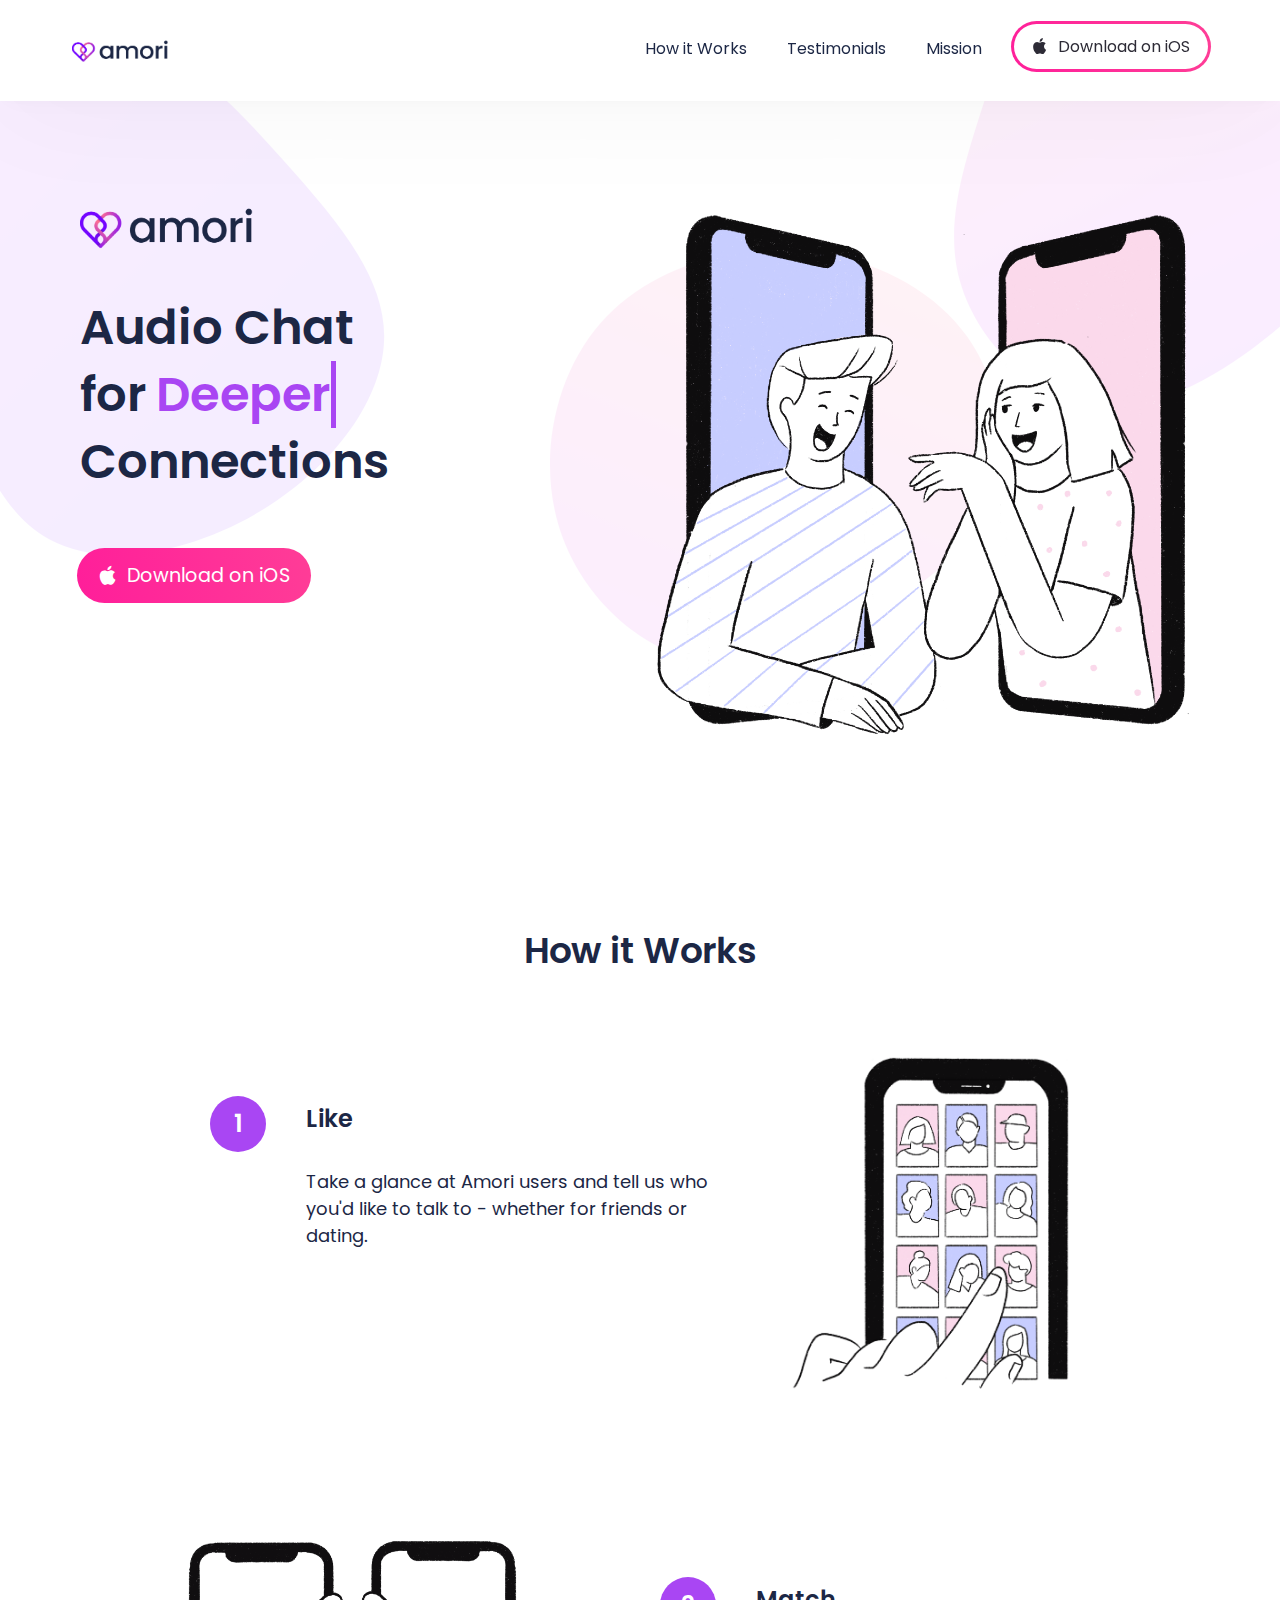
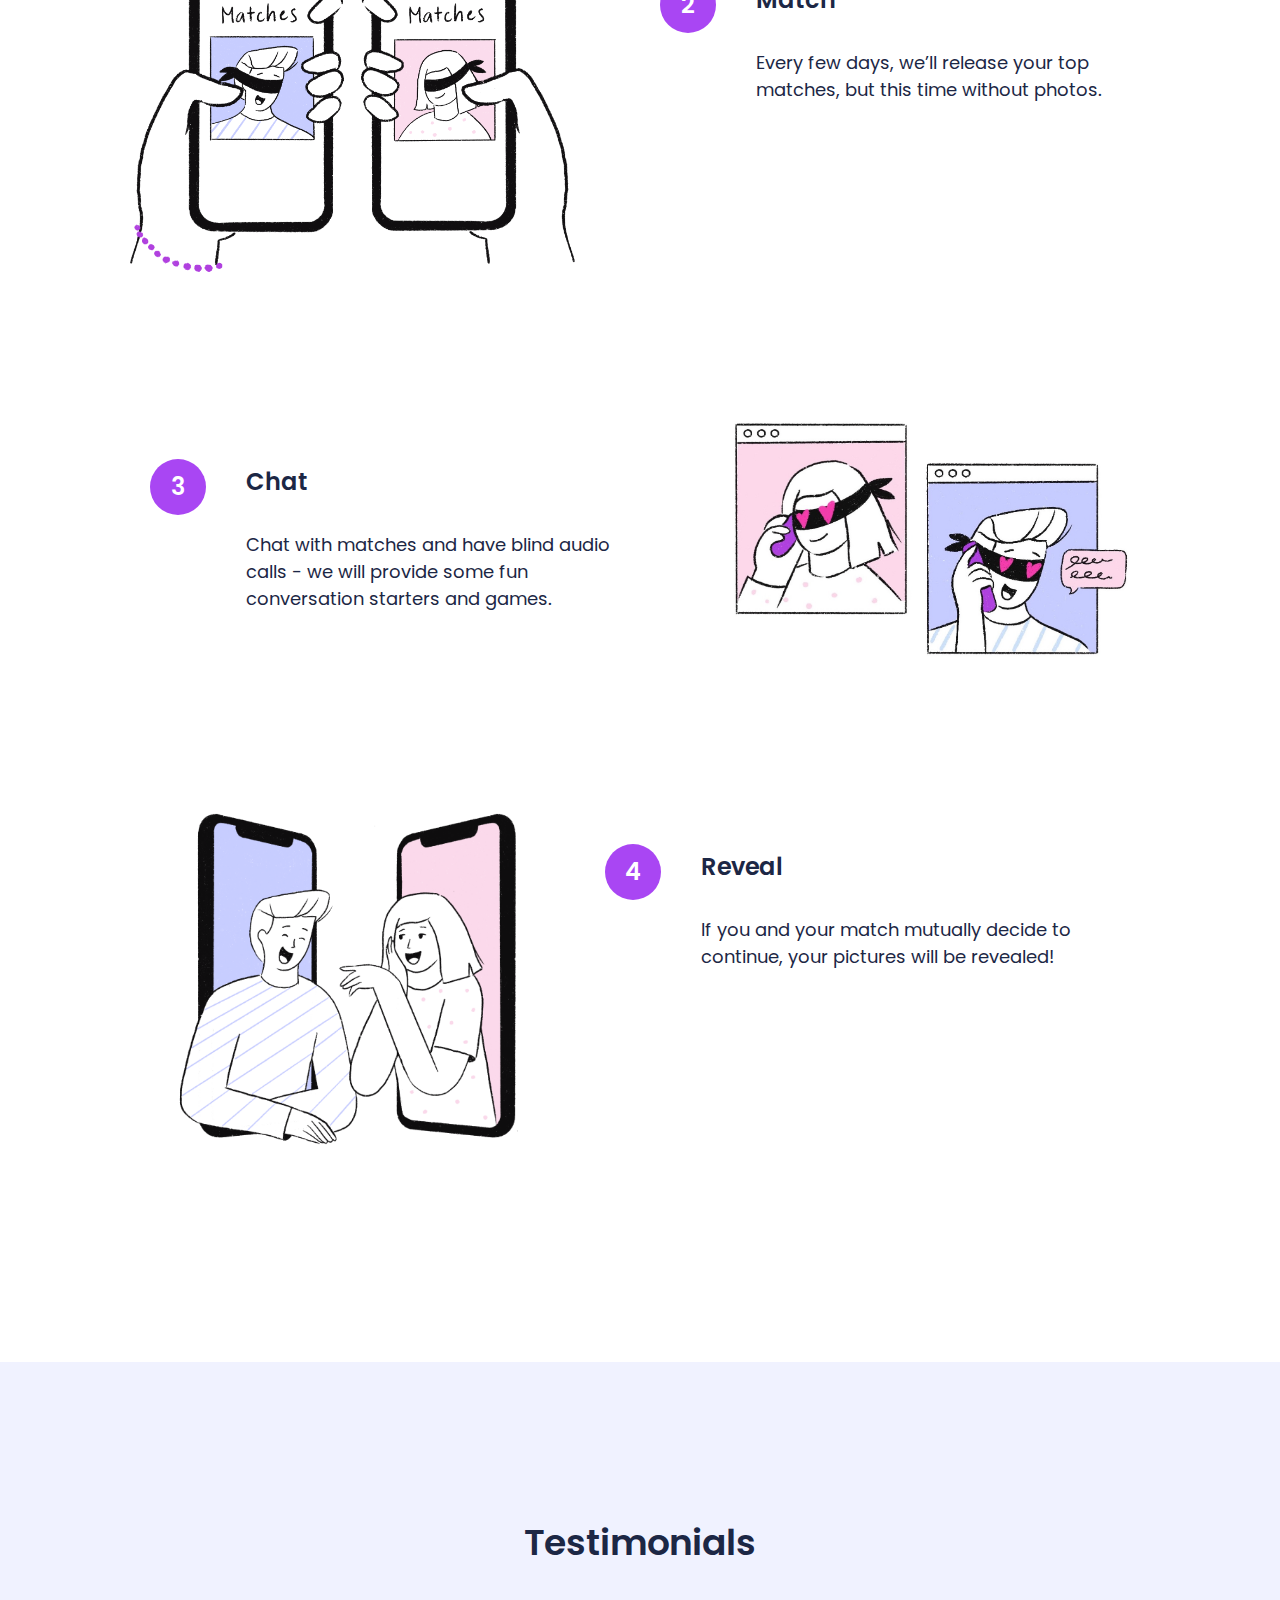
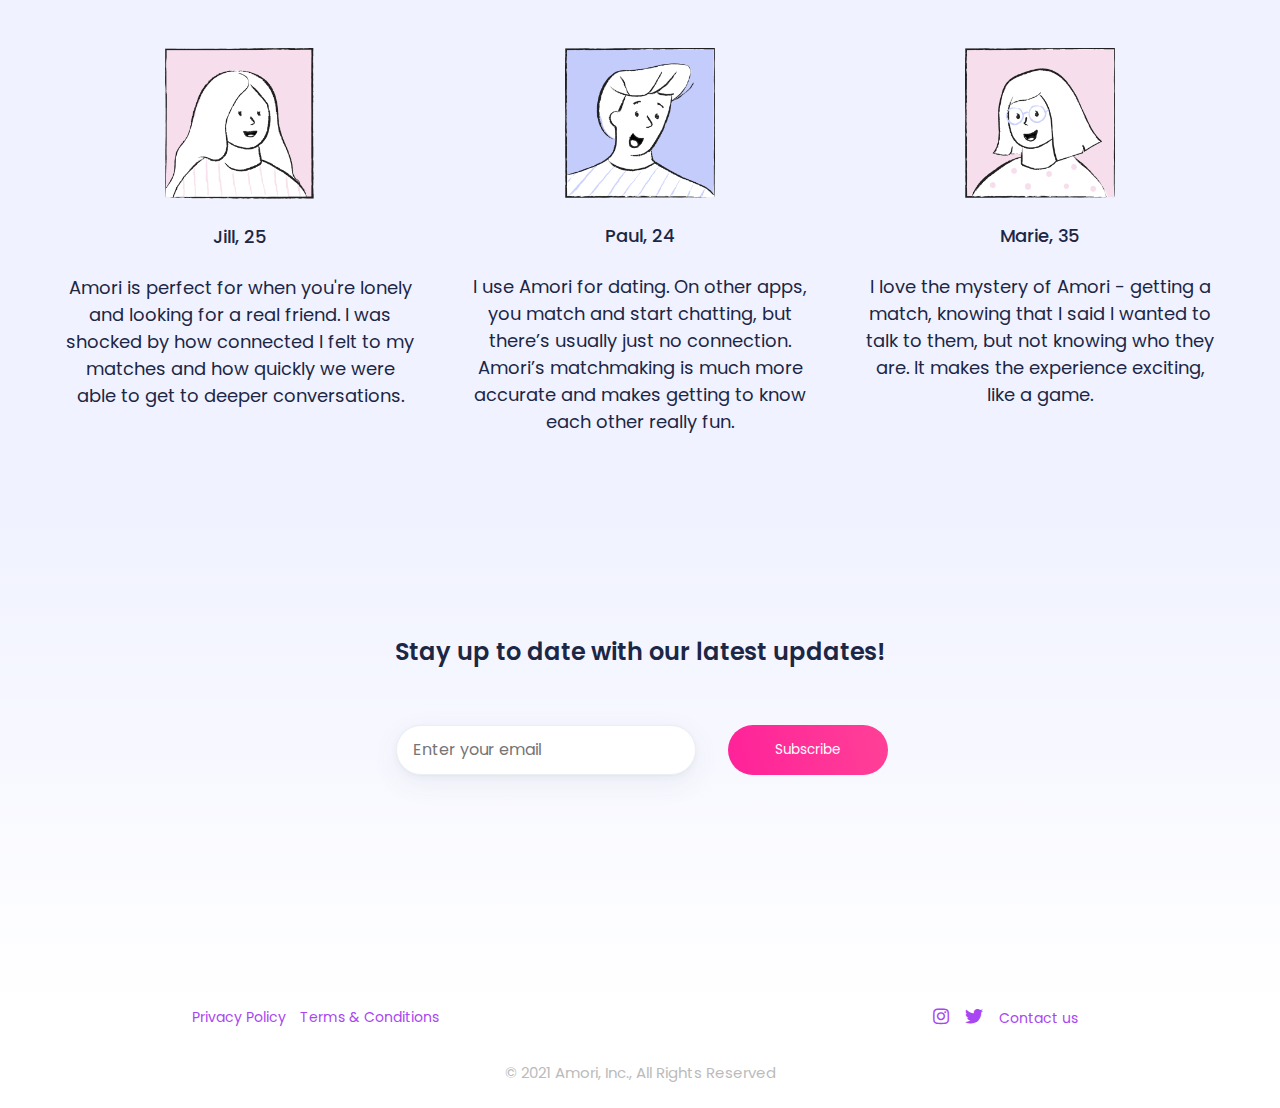
==== index.html @ 14833dfd "copied amori website" ====
<!DOCTYPE html>
<html lang="en">

<head>
    <meta charset="UTF-8">
    <meta name="viewport" content="width=device-width, minimum-scale=1.0">

    <title>Amori &#124; 1:1 Audio Chat for Friends &amp; Dating</title>
    <meta name="keywords" content="Dating, app, relationships, chat, 1:1, friends, calls, blind date, love, date">
    <meta name="description"
        content="Amori is a blind dating experiment to help you form genuine romantic connections." />

    <meta name="image" property="og:image" content="img/opengraph.png">

    <meta name="viewport" content="width=device-width, initial-scale=1, shrink-to-fit=no">

    <!-- favicon -->
    <link rel="apple-touch-icon" sizes="180x180" href="/apple-touch-icon.png">
    <link rel="icon" type="image/png" sizes="32x32" href="/favicon-32x32.png">
    <link rel="icon" type="image/png" sizes="16x16" href="/favicon-16x16.png">
    <link rel="manifest" href="/site.webmanifest">
    <link rel="mask-icon" href="/safari-pinned-tab.svg" color="#5bbad5">
    <meta name="msapplication-TileColor" content="#9f00a7">
    <meta name="theme-color" content="#ffffff">

    <!-- font -->
    <link rel="preconnect" href="https://fonts.gstatic.com">
    <link href="https://fonts.googleapis.com/css2?family=Poppins:wght@400;500;600&display=swap" rel="stylesheet">
    <link rel="stylesheet" href="icofont/icofont.min.css">

    <!-- fa -->
    <link href="css/all.css" rel="stylesheet">
    <!--load all styles -->

    <!-- bootstrap -->

    <link rel="stylesheet" href="https://stackpath.bootstrapcdn.com/bootstrap/4.3.1/css/bootstrap.min.css"
        integrity="sha384-ggOyR0iXCbMQv3Xipma34MD+dH/1fQ784/j6cY/iJTQUOhcWr7x9JvoRxT2MZw1T" crossorigin="anonymous">

    <!-- css -->
    <link rel="stylesheet" type="text/css" href="css/style.css">
</head>

<body>

    <div class="main-container">

        <div class="blob-container">

            <div class="blobs">
                <img id="blob1" src="img/blob1.svg">
                <img id="blob2" src="img/blob2.svg">
                <img id="blob3" src="img/blob3.svg">
            </div>
        </div>

        <div class="main-content">

            <!-- nav bar -->
            <nav id="menu" class="navbar fixed-top navbar-expand-lg navbar-light">
                <a class="navbar-brand" href="index.html">
                    <img src="img/logo2.png" width="100" class="d-inline-block align-top" alt="">
                </a>
                <button id="nav-hamburger" class="navbar-toggler" type="button" data-toggle="collapse"
                    data-target="#navbarNav" aria-controls="navbarNav" aria-expanded="false"
                    aria-label="Toggle navigation">
                    <span class="navbar-toggler-icon"></span>
                </button>
                <div class="collapse navbar-collapse " id="navbarNav">
                    <ul class="navbar-nav ml-auto">
                        <li class="nav-item">
                            <a class="nav-link" href="#how">How it Works</a>
                        </li>

                        <li class="nav-item">
                            <a class="nav-link" href="#testimonials">Testimonials</a>
                        </li>

                        <li class="nav-item">
                            <a class="nav-link" href="mission.html">Mission</a>
                        </li>


                        <li class="download">
                            <a href="https://apps.apple.com/us/app/amori-blind-audio-calls/id1552334356" class="app-link">
                                <div class="app-store">
                                    <p class="app-store-content">Download&nbsp;on&nbsp;iOS
                                    </p>

                                </div>
                            </a>
                        </li>

                    </ul>
                </div>
            </nav>
            <!-- end of nav bar -->

            <div id="header">

                <div>
                    <img id="logo" src="img/logo2.png">
                    <h1>Audio Chat <br>for<span class="highlight"></span><br>Connections</h1>

                    <li class="download">
                        <a href="https://apps.apple.com/us/app/amori-blind-audio-calls/id1552334356" class="app-link1">
                            <div class="app-store1 text-nowrap">
                                <p class="app-store-content1">Download on iOS
                                </p>

                            </div>
                        </a>
                    </li>

                </div>

                <div class="header-img-section">
                    <img class="header-img" src="img/4reveal_noheart.png">
                </div>

            </div> <!-- end of header section-->

            <!-- how it works section-->

            <div id="how">
                <h2 id="how-it-works">How it Works</h2>
                <div class="step-left">
                    <div class="stepheader">

                        <div class="stepname">
                            <div class="stepnumber">1</div>
                            <div class="steptext">Like</div>
                        </div>

                        <div class="stepdescription">Take a glance at Amori users and tell us who you'd like to talk to - whether for friends or dating.</div>

                    </div>

                    <img id="step1" src="img/type1.PNG">
                </div>

                <div class="step-right">
                    <img id="step2" src="img/matches2.PNG">

                    <div class="stepheader">

                        <div class="stepname">
                            <div class="stepnumber">2</div>
                            <div class="steptext">Match</div>
                        </div>

                        <div class="stepdescription">Every few days, we’ll release your top matches, but this time without
                            photos.</div>

                    </div>
                </div>

                <div class="step-left">
                    <div class="stepheader">

                        <div class="stepname">
                            <div class="stepnumber">3</div>
                            <div class="steptext">Chat</div>
                        </div>

                        <div class="stepdescription">Chat with matches and have blind audio calls - we will provide some
                            fun conversation starters and games.</div>

                    </div>

                    <img id="step3" src="img/date3.jpeg">
                </div>

                <div class="step-right">
                    <img id="step4" src="img/4reveal_noheart.png">

                    <div class="stepheader">

                        <div class="stepname">
                            <div class="stepnumber">4</div>
                            <div class="steptext">Reveal</div>
                        </div>

                        <div class="stepdescription">If you and your match mutually decide to continue, your pictures
                            will be revealed!</div>

                    </div>
                </div>

            </div>

            <!-- testimonials section -->

            <!-- end of testimonial section-->
        </div> <!-- end of content wrap -->
        <div id="testimonials">
            <h2>Testimonials</h2>

            <div id="testimonial-grid">
                <div class="testimonial-cell">
                    <img src="img/jill.png">
                    <p class="testimonial-name">
                        Jill, 25
                    </p>
                    <p class="testimonial-desc">
                        Amori is perfect for when you're lonely and looking for a real friend. I was shocked by how connected I felt
                        to my matches and how quickly we were able to get to deeper conversations.
                    </p>

                </div>

                <div class="testimonial-cell">
                    <img src="img/paul.png">
                    <p class="testimonial-name">
                        Paul, 24
                    </p>
                    <p class="testimonial-desc">
                        I use Amori for dating. On other apps, you match and start chatting, but there’s
                        usually just no connection. Amori’s matchmaking is much more accurate and makes getting to know
                        each other really fun.
                    </p>

                </div>

                <div class="testimonial-cell">
                    <img src="img/marie.png">
                    <p class="testimonial-name">
                        Marie, 35
                    </p>
                    <p class="testimonial-desc">
                        I love the mystery of Amori - getting a match, knowing that I said I wanted to talk to them, but not knowing
                        who they are. It makes the experience exciting, like a game.
                    </p>
                </div>
            </div>
        </div>

        <!-- Begin Mailchimp Signup Form -->
        <div id="mail">
            <div id="mc_embed_signup">
                <form
                    action="https://github.us18.list-manage.com/subscribe/post?u=35dc4ba0af9916cdee4f993c3&amp;id=3b562cc4a3"
                    method="post" id="mc-embedded-subscribe-form" name="mc-embedded-subscribe-form" class="validate"
                    target="_blank" novalidate>
                    <div id="mc_embed_signup_scroll">

                        <h3>Stay up to date with our latest updates!</h3>

                        <div id='sub-grid'>
                            <div class="mc-field-group">

                                <label for="mce-EMAIL"></label>
                                <input type="email" value="" name="EMAIL" class="required email" id="mce-EMAIL"
                                    placeholder="Enter your email">

                                <div id="mce-responses">
                                    <div class="response" id="mce-error-response" style="display:none"></div>
                                    <div class="response" id="mce-success-response" style="display:none"></div>
                                </div>

                                <div style="position: absolute; left: -5000px;" aria-hidden="true">
                                    <input type="text" name="b_35dc4ba0af9916cdee4f993c3_3b562cc4a3" tabindex="-1"
                                        value="">
                                </div>


                            </div>
                            <input type="submit" value="Subscribe" name="subscribe" id="mc-embedded-subscribe"
                                class="button">
                        </div>

                    </div>
                </form>
            </div>
        </div> <!-- end of mail -->




        <!-- footer-->
        <footer id="footer-links">

            <div class="footer-left">
                <a href="privacy.html" id="privacy">Privacy Policy</a>
                <a href="terms.html" id="terms">Terms &amp; Conditions</a>
            </div>

            <div class="footer-right">
                <a href="https://www.instagram.com/amori.app/" target="_blank">
                    <i class="fab fa-instagram"></i>
                </a>
                <a href="https://twitter.com/joinamori" target="_blank">
                    <i class="fab fa-twitter"></i>
                </a>
                <a href="contact.html" id="contact">Contact us</a>
            </div>

        </footer>


        <footer id="copyright">
            <p>&copy; 2021 Amori, Inc., All Rights Reserved</p>

        </footer> <!-- end of footer-->


    </div> <!-- end of main container -->

    <!-- bootstrap -->
    <script src="https://code.jquery.com/jquery-3.3.1.slim.min.js"
        integrity="sha384-q8i/X+965DzO0rT7abK41JStQIAqVgRVzpbzo5smXKp4YfRvH+8abtTE1Pi6jizo"
        crossorigin="anonymous"></script>
    <script src="https://cdnjs.cloudflare.com/ajax/libs/popper.js/1.14.7/umd/popper.min.js"
        integrity="sha384-UO2eT0CpHqdSJQ6hJty5KVphtPhzWj9WO1clHTMGa3JDZwrnQq4sF86dIHNDz0W1"
        crossorigin="anonymous"></script>
    <script src="https://stackpath.bootstrapcdn.com/bootstrap/4.3.1/js/bootstrap.min.js"
        integrity="sha384-JjSmVgyd0p3pXB1rRibZUAYoIIy6OrQ6VrjIEaFf/nJGzIxFDsf4x0xIM+B07jRM"
        crossorigin="anonymous"></script>
</body>

</html>
---- css/style.css ----
html, body, div, span, applet, object, iframe, h1, h2, h3, h4, h5, h6, p, blockquote, pre, a, abbr, acronym, address, big, cite, code, del, em, img, ins, kbd, q, s, samp, small, strike, strong, sub, sup, tt, var, b, u, i, center, dl, dt, dd, ol, ul, li, fieldset, form, label, legend, table, caption, tbody, tfoot, thead, tr, th, td, article, aside, canvas, details, embed, figure, figcaption, footer, header, menu, nav, output, section, summary, time, mark, audio, video {
    margin: 0;
    padding: 0;
    border: 0;
    font-size: 100%;
    font: inherit;
  }

html {
    scroll-behavior: smooth;
}

:root {
    --main-text-color: #1C2745;
    --main-accent-color: #A946F3;
  }

* {
    box-sizing: border-box;
}

body {
    font-family: Poppins, Helvetica, Arial, sans-serif;
    color: var(--main-text-color);
    font-size: 12px;
}

h1 {
    font-weight: 600;
    font-size: 4em;
    line-height: 1.4em;
    margin-bottom: 56px;
}

.highlight {
    color: var(--main-accent-color);
    overflow: hidden; /* Ensures the content is not revealed until the animation */
    border-right: .12em solid #A946F3; /* The typwriter cursor */
    white-space: nowrap; /* Keeps the content on a single line */
    margin: 0 auto; /* Gives that scrolling effect as the typing happens */
    letter-spacing: 0.01em; /* Adjust as needed */
    animation: 
      typing 3.5s steps(40, end),
      blink-caret .75s step-end infinite;
}

  
  /* The typewriter cursor effect */
  @keyframes blink-caret {
    from, to { border-color: transparent }
    50% { border-color: #A946F3; }
}

.highlight::before {
    content: "Deeper";
    animation: animate infinite 8s;
    padding-left: 10px;
}

.italic {
    font-style: italic;
}

@keyframes animate {

    3% { content: "D"; } 6% { content: "De"; } 9% { content: "Dee"; } 12% { content: "Deep" } 15% { content: "Deepe" } 18% { content: "Deeper" }
    28% { content: "Deeper"; } 29% { content: "Deepe"; } 30% { content: "Deep"; } 31% { content: "De" } 32% { content: "" }

    36% { content: "M"; } 38% { content: "Me"; } 40% { content: "Mea"; } 42% { content: "Mean" } 44% { content: "Meani" } 46% { content: "Meanin" } 48% { content: "Meaning" } 50% { content: "Meaningf" } 52% { content: "Meaningfu" } 54% { content: "Meaningful" }
    64% { content: "Meaningful"; } 65% { content: "Meaningfu"; } 66% { content: "Meaning" } 67% { content: "Meanin" } 68% { content: "Mea" } 69% { content: "M" } 70% { content: "" }

    74% { content: "R"; } 77% { content: "Re"; } 80% { content: "Rea"; } 83% { content: "Real" }
    96% { content: "Real"; } 97% { content: "Rea"; } 98% { content: "Re"; } 99% { content: "R" } 100% { content: "" }

}


h2 {
    font-weight: 600;
    font-size: 3em;
    line-height: 1.4em;
    text-align: center;
    margin-bottom: 80px;
}

h3 {
    font-weight: 600;
    font-size: 2em;
    line-height: 1.4em;
    margin-bottom: 48px;
}

p {
    font-size: 1.5em
}

a,
a:hover {
    text-decoration: none;
}

.main-container {
    margin: 0 auto;
    overflow-x: hidden;
}

.main-content {
    margin: 0 auto;
    max-width: 1200px;
    padding: 0 40px;
    padding-top: 200px;
    padding-bottom: 100px;
}

#header {
    display: flex;
   /* grid-template-columns: minmax(200px, 440px) 1fr;*/
   justify-content: space-between;
    grid-column-gap: 40px;
    margin-bottom: 120px;
}

#header h1 {
    max-width: 440px;
}

.header-img {
    max-width: 550px;
}

#logo {
    max-width: 180px;
    margin-bottom: 40px;
}

/* nav */
#menu {
    box-shadow:
  0 0.4px 5.4px rgba(0, 0, 0, 0.014),
  0 1px 15px rgba(0, 0, 0, 0.02),
  0 2.4px 36.2px rgba(0, 0, 0, 0.026),
  0 8px 120px rgba(0, 0, 0, 0.04)
;
    background-color: #ffffff;
    padding: 24px 72px;
    margin-bottom: 88px;
}

.navbar-brand img {
    height: 100%;
}


.navbar-collapse .nav-link {
    padding-bottom: 16px;
}

.navbar-light .navbar-nav .nav-link,.navbar-light .navbar-nav .nav-link:hover  {
    color: var(--main-text-color);
    margin-right: 24px;
    font-size: 16px;
    padding-top: 4px;
}


.nav-link {
    padding: 0;
    margin-top: 8px;
}

li {
    list-style-type: none;
}



/* app button */
.app-link, 
.app-link1 {
    display: block;
    margin: 0 auto;
    text-decoration: none;
}


.download div, 
.mission-download div {
    padding: 8px;
    padding-right: 16px;
    padding-left: 16px;
}

.app-link:hover,
.app-link1:hover {
    text-decoration: none;
}

.mission-download {
    display: flex;
    
}

.app-store,
.app-store1 {
    box-sizing: border-box;
    background-color: white;
    color: #2D2B36;
    border: solid 2px transparent;
    border-radius: 50px;
    /* width: 200px; */
    padding: inherit;
    position: relative;
    transition: 0.3s;
}

.app-store1 {
    /* width: 235px;*/
    width: fit-content;
}


.app-store::before,
.app-store1::before {
    content: '';
    position: absolute;
    top: 0;
    right: 0;
    bottom: 0;
    left: 0;
    z-index: -1;
    margin: -5px;
    border-radius: inherit;
    background-image: linear-gradient(76deg, #ff129b, #ff6493, #8727ff, #d427ff);
    background-size: 800% 800%;
    -webkit-animation: gradient 16s ease infinite;
    animation: gradient 16s ease infinite alternate;
}

.app-store:hover, 
.app-store1 {
    background-color: transparent;
    color: white;
}

.app-store-content::before,
.app-store-content1::before {
    font-family: "Icofont";
    margin-right: 10px;
    margin-top: -2px;
    content: "\e8a7";
}

.app-store-content{
    font-size: 1rem;
    margin: 0px;
}

.app-store-content1 {
    font-size: 1.2rem;
    margin: 0px;
}

.apple-store {
    font-size: 1.2em
}

/* how it works */
#how {
    padding-top: 156px;
    margin-top: -100px;
    margin-bottom: 64px;
    text-align: center;
}

.step-left,
.step-right {
    display: inline-grid;
    margin: auto;
    margin-bottom: 144px;
    grid-template-columns: 500px 1fr;
    grid-column-gap: 80px;
    text-align: left;
}
.step-right {
    grid-template-columns: 1fr 500px;
}
#step1 {
    max-width: 280px;
}

#step2 {
    max-width: 460px;
}

#step3 {
    max-width: 400px;
}

#step4 {
    max-width: 350px;
}

.stepname {
    margin-top: 40px;
    display: grid;
    grid-template-columns: max-content 1fr;
    font-size: 2em;
    font-weight: 600;
}

.stepnumber {
    color: #ffffff;
    background-color: var(--main-accent-color);
    width: 56px;
    height: 56px;
    border-radius: 100%;
    text-align: center;
    padding-top: 10px;
    margin-right: 40px;
}

.steptext {
    margin-top: 5px;
}

.stepdescription {
    font-size: 1.5em;
    font-weight: 400;
    margin-top: 16px;
    margin-left: 96px;
}

/* testimonial */
#testimonials {
    padding-top: 156px;
    padding-bottom: 80px;
    margin-top: -100px;
    background-color: #F0F2FF;
}

#testimonial-grid {
    max-width: 1200px;
    margin: auto;
    display: flex;
    flex-flow: row wrap;
    justify-content: space-around;
    text-align: center;
    grid-row-gap: 64px;
    
}

.testimonial-cell {
    max-width: 350px;
}

.testimonial-cell img {
    max-width: 150px;
}

.testimonial-name {
    font-weight: 500;
    margin: 24px 0;
}

/* mail */
#mail, #mission {
    margin: auto;
    padding: 120px 0;
    width: 100%;
    background: rgb(240,242,255);
    background: linear-gradient(0deg, rgba(240,242,255,0) 0%, rgba(240,242,255,1) 100%);
    text-align: center;
}

#sub-grid {
    display: flex;
    justify-content: center;
    align-items: center;
    grid-column-gap: 32px;
}

.mc-field-group input {
    width: 300px;
    height: 50px;
    border-radius: 100px;
    border: solid 1px #EBEFF4;
    padding-left: 16px;
    color: #626E81;
    box-shadow:
  0 0.5px 1.9px rgba(62, 74, 100, 0.028),
  0 1.8px 6.5px rgba(62, 74, 100, 0.042),
  0 8px 29px rgba(62, 74, 100, 0.07)
;

}

#mc-embedded-subscribe {
    font-size: 1.125em;
    width: 160px;
    height: 50px;
    -webkit-appearance: none;
    background-image: linear-gradient(76deg, #ff129b, #ff6493, #8727ff, #d427ff);
    background-size: 800% 800%;
    -webkit-animation: gradient 16s ease infinite;
    animation: gradient 16s ease infinite alternate;
    background-color: none;
    color: #ffffff;
    border: none;
    border-radius: 100px;
}

/* mission page */
#mission-header {
    text-align: center;
    max-width: 800px;
    margin: auto;

}

#mission-header p {
    margin-bottom: 40px;
    padding: 0 56px;
}

/* contact page */

form {
    text-align: center;
    margin: auto;
    margin-bottom: 80px;
}
form input {
    margin-bottom: 32px;
    border: solid 1px #e6e6e6;
    padding: 4px;
    border-radius: 4px;
    font-family: Poppins;
    font-size: 1rem;
    margin-top: 8px;
}

input {
    z-index: 1;
}

form textarea {
    width: 300px;
    padding: 10px 15px;
    border: solid 1px #e6e6e6;
    border-radius: 4px;
    font-family: Poppins;
    font-size: 0.9em;
    margin-top: 8px;
}

.submit-button {
    margin-top: 16px;
    width: 120px;
    border: none;
    color: #fff;
    border-radius: 80px;
    padding: 8px 0;
    background-image: linear-gradient(76deg, #ff129b, #ff6493, #8727ff, #d427ff);
    background-size: 800% 800%;
    -webkit-animation: gradient 16s ease infinite;
    animation: gradient 16s ease infinite alternate;
    cursor: pointer;

}

/* legal */

#privacy-policy,
#terms-conditions {
    padding: 0px 12vw;
    text-align: center;
    line-height: 2.4em;
    margin-bottom: 100px;
}
#privacy-policy h2, 
#terms-conditions h2 {
    font-size: 1.8em;
    margin-top: 25px;
    margin-bottom: 20px;
    text-align: left;
}
#privacy-policy h3,
#terms-conditions h3 {
    font-size: 1.4em;
    font-weight: 500;
    margin-bottom: 15px;
    text-align: left;
}
#privacy-policy h4,
#terms-conditions h4 {
    font-size: 1.2em;
    font-weight: 500;
    margin-bottom: 15px;
    text-align: left;
}
#privacy-policy p,
#terms-conditions p {
    font-size: 1em;
    margin-bottom: 15px;
    text-align: left;
}
#privacy-policy ul li, 
#terms-conditions ul li {
    margin-top: 10px;
    text-align: left;

    list-style-type: circle;
}
#privacy-policy ul,
#terms-conditions ul {
    margin-bottom: 15px;
    margin-left: 35px;
    text-align: left;
}
#privacy-policy a,
#terms-conditions a {
    color: var(--main-accent-color);
    text-align: left;
}


/* footer */
#footer-links {
    width: 70%;
    margin: auto;
    display: flex;
    justify-content: space-between;
    margin-bottom: 32px;
    font-size: 14px;
}

.fab {
    font-size: 18px;
    padding-right: 12px;
    color: var(--main-accent-color);
}

#copyright {
    text-align: center;
    color: #bbbbbb;
    font-size: 10px;
    padding-bottom: 24px;
}

#privacy,
#terms,
#contact {
    display: inline-block;
    text-align: center;
    float: none;
    margin-right: 10px;
    color: var(--main-accent-color);
}
#terms {
    padding-right: 24px;
}

/* blob code */
.blob-container {
    position: relative;
    margin: 0px;
    padding: 0px;
    z-index: -100;
}

.blobs {
    position: absolute;
    height: 100vh;
    width: 100%;
}

#blob1,
#blob2,
#blob3 {
    position: absolute;
    z-index: -1;
    opacity: 0.08;
}
#blob1 {
    width: 450px;
    top: 250px;
    left: 550px;
    animation: blobMove1 100s ease-in-out infinite;
}
#blob2 {
    width: 600px;
    top: -180px;
    right: -190px;
    animation: blobMove2 115s ease-in-out infinite;
}
#blob3 {
    width: 475px;
    top: 25px;
    left: -80px;
    animation: blobMove3 125s ease-in-out infinite;
}
/* animations */

@keyframes blobMove1 {
    0% {
        transform: scale(1) translate(10px, -20px);
    }
    38% {
        transform: scale(0.8, 1) translate(10vw, 7vh) rotate(160deg);
    }
    40% {
        transform: scale(0.8, 1) translate(10vw, 7vh) rotate(160deg);
    }
    88% {
        transform: scale(1.2) translate(10vw, 2vh) rotate(-50deg);
    }
    90% {
        transform: scale(1.2) translate(10vw, 2vh) rotate(-50deg);
    }
    100% {
        transform: scale(1) translate(10px, -20px);
    }
}
@keyframes blobMove2 {
    0% {
        transform: scale(1) translate(10px, -20px);
    }
    38% {
        transform: scale(1.2, 1) translate(-10vw, 20vh) rotate(120deg);
    }
    40% {
        transform: scale(1.2, 1) translate(-10vw, 20vh) rotate(120deg);
    }
    78% {
        transform: scale(0.8) translate(0vw, 20vh) rotate(-20deg);
    }
    80% {
        transform: scale(0.8) translate(0vw, 20vh) rotate(-20deg);
    }
    100% {
        transform: scale(1) translate(10px, -20px);
    }
}
@keyframes blobMove3 {
    0% {
        transform: scale(1) translate(10px, -20px);
    }
    48% {
        transform: scale(0.9, 1) translate(16vw, 10vh) rotate(90deg);
    }
    50% {
        transform: scale(0.9, 1) translate(16vw, 10vh) rotate(90deg);
    }
    88% {
        transform: scale(1.3) translate(0vw, 10vh) rotate(-40deg);
    }
    90% {
        transform: scale(1.3) translate(0vw, 10vh) rotate(-40deg);
    }
    100% {
        transform: scale(1) translate(10px, -20px);
    }
}
/* gradient */

@-webkit-keyframes gradient {
    0% {
        background-position: 0% 50%
    }
    50% {
        background-position: 100% 50%
    }
    100% {
        background-position: 0% 50%
    }
}
@keyframes gradient {
    0% {
        background-position: 0% 50%
    }
    50% {
        background-position: 100% 50%
    }
    100% {
        background-position: 0% 50%
    }
}

@media only screen and (max-width: 900px) {
.blob-container {
        display: none;
}
body {
      font-size: 12px;
      text-align: center;
}
    .main-content {
        padding: 0 24px;
        padding-top: 200px;
    }

    .navbar-light .navbar-nav .nav-link,.navbar-light .navbar-nav .nav-link:hover  {
        margin: 12px 0;
    }

    .nav-item:first-of-type {
        margin-top: 24px;
    }

    #header {
        display: grid;
        grid-template-columns: 1fr;
        justify-items: center;
        
    }
    h1 {
        text-align: center;
        margin: auto;
         margin-bottom: 56px;
         font-size: 2.7em;
    }

    #header{
        max-width: 100%;
    }
    #header img {
        max-width: 60vw;
    }

    .header-img-section {
        margin-bottom: 64px;
        order: -1;
    }

    .app-store1 {
        margin: auto;
    }
    

    .app-link{
        max-width: 220px;
        margin: auto;
    }

    .highlight {
        position: relative;
    }

    .step-left,
    .step-right {
    grid-template-columns: 1fr;
    max-width: 600px;
    }

#step1, #step2, #step3, #step4 {
    order: -1;
    margin: auto;
    margin-top: 80px;
    max-width: 280px;
}

#step1 {
    max-width: 220px;
}

.stepnumber {
    width: 48px;
    height: 48px;
    padding-top: 6px;
    margin-right: 20px;
}

.stepdescription {
    margin-left: 70px;
}

#testimonials {
    padding: 0 24px;
    padding-top: 64px;
    padding-bottom: 100px;
}

.testimonial-cell {
    margin-bottom: 64px;
}

#mail {
    padding: 32px 24px;
}

#sub-grid {
    grid-column-gap: 16px;
    grid-row-gap: 0px;
    flex-wrap: wrap;
    
}

#mc-embedded-subscribe {
    font-size: 16px;
}

#footer-links {
    width: 100%;
    display: flex;
    justify-content: center;
    margin-bottom: 32px;
}

#mission-header {
    padding-bottom: 80px;
}

#mission-header p {
    padding: 0 8px;
}

.mission-download {
    padding-bottom: 80px;
}


  }
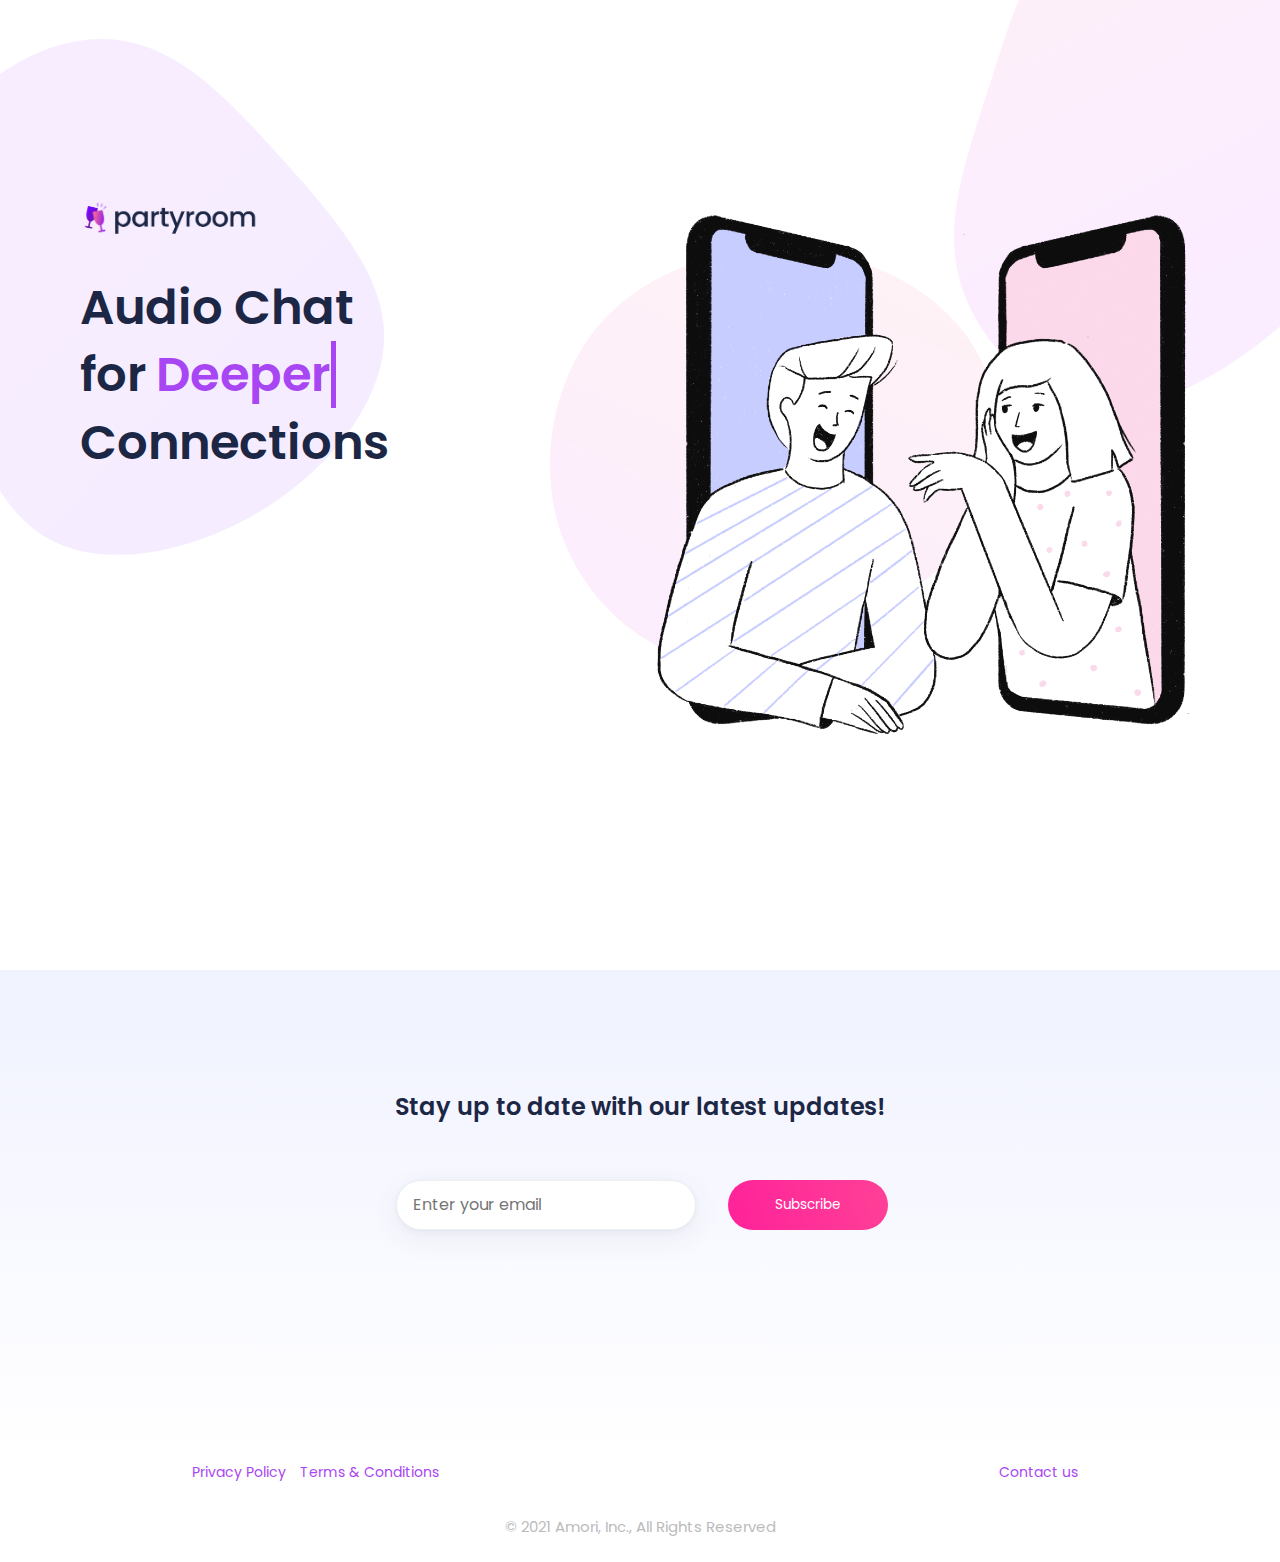
==== commit 4a027153: "updated" ====
--- a/index.html
+++ b/index.html
@@ -5,10 +5,10 @@
     <meta charset="UTF-8">
     <meta name="viewport" content="width=device-width, minimum-scale=1.0">
 
-    <title>Amori &#124; 1:1 Audio Chat for Friends &amp; Dating</title>
-    <meta name="keywords" content="Dating, app, relationships, chat, 1:1, friends, calls, blind date, love, date">
+    <title>Partyroom &#124; Campus Audio Chat</title>
+    <meta name="keywords" content="Dating, app, clubhouse, audio, relationships, college, campus, blind date, date">
     <meta name="description"
-        content="Amori is a blind dating experiment to help you form genuine romantic connections." />
+        content="The first hyperlocal audio platform for your college campus." />
 
     <meta name="image" property="og:image" content="img/opengraph.png">
 
@@ -56,61 +56,11 @@
 
         <div class="main-content">
 
-            <!-- nav bar -->
-            <nav id="menu" class="navbar fixed-top navbar-expand-lg navbar-light">
-                <a class="navbar-brand" href="index.html">
-                    <img src="img/logo2.png" width="100" class="d-inline-block align-top" alt="">
-                </a>
-                <button id="nav-hamburger" class="navbar-toggler" type="button" data-toggle="collapse"
-                    data-target="#navbarNav" aria-controls="navbarNav" aria-expanded="false"
-                    aria-label="Toggle navigation">
-                    <span class="navbar-toggler-icon"></span>
-                </button>
-                <div class="collapse navbar-collapse " id="navbarNav">
-                    <ul class="navbar-nav ml-auto">
-                        <li class="nav-item">
-                            <a class="nav-link" href="#how">How it Works</a>
-                        </li>
-
-                        <li class="nav-item">
-                            <a class="nav-link" href="#testimonials">Testimonials</a>
-                        </li>
-
-                        <li class="nav-item">
-                            <a class="nav-link" href="mission.html">Mission</a>
-                        </li>
-
-
-                        <li class="download">
-                            <a href="https://apps.apple.com/us/app/amori-blind-audio-calls/id1552334356" class="app-link">
-                                <div class="app-store">
-                                    <p class="app-store-content">Download&nbsp;on&nbsp;iOS
-                                    </p>
-
-                                </div>
-                            </a>
-                        </li>
-
-                    </ul>
-                </div>
-            </nav>
-            <!-- end of nav bar -->
-
             <div id="header">
 
                 <div>
                     <img id="logo" src="img/logo2.png">
                     <h1>Audio Chat <br>for<span class="highlight"></span><br>Connections</h1>
-
-                    <li class="download">
-                        <a href="https://apps.apple.com/us/app/amori-blind-audio-calls/id1552334356" class="app-link1">
-                            <div class="app-store1 text-nowrap">
-                                <p class="app-store-content1">Download on iOS
-                                </p>
-
-                            </div>
-                        </a>
-                    </li>
 
                 </div>
 
@@ -120,80 +70,12 @@
 
             </div> <!-- end of header section-->
 
-            <!-- how it works section-->
-
-            <div id="how">
-                <h2 id="how-it-works">How it Works</h2>
-                <div class="step-left">
-                    <div class="stepheader">
-
-                        <div class="stepname">
-                            <div class="stepnumber">1</div>
-                            <div class="steptext">Like</div>
-                        </div>
-
-                        <div class="stepdescription">Take a glance at Amori users and tell us who you'd like to talk to - whether for friends or dating.</div>
-
-                    </div>
-
-                    <img id="step1" src="img/type1.PNG">
-                </div>
-
-                <div class="step-right">
-                    <img id="step2" src="img/matches2.PNG">
-
-                    <div class="stepheader">
-
-                        <div class="stepname">
-                            <div class="stepnumber">2</div>
-                            <div class="steptext">Match</div>
-                        </div>
-
-                        <div class="stepdescription">Every few days, we’ll release your top matches, but this time without
-                            photos.</div>
-
-                    </div>
-                </div>
-
-                <div class="step-left">
-                    <div class="stepheader">
-
-                        <div class="stepname">
-                            <div class="stepnumber">3</div>
-                            <div class="steptext">Chat</div>
-                        </div>
-
-                        <div class="stepdescription">Chat with matches and have blind audio calls - we will provide some
-                            fun conversation starters and games.</div>
-
-                    </div>
-
-                    <img id="step3" src="img/date3.jpeg">
-                </div>
-
-                <div class="step-right">
-                    <img id="step4" src="img/4reveal_noheart.png">
-
-                    <div class="stepheader">
-
-                        <div class="stepname">
-                            <div class="stepnumber">4</div>
-                            <div class="steptext">Reveal</div>
-                        </div>
-
-                        <div class="stepdescription">If you and your match mutually decide to continue, your pictures
-                            will be revealed!</div>
-
-                    </div>
-                </div>
-
-            </div>
 
             <!-- testimonials section -->
 
             <!-- end of testimonial section-->
         </div> <!-- end of content wrap -->
-        <div id="testimonials">
+        <!-- <div id="testimonials">
             <h2>Testimonials</h2>
 
             <div id="testimonial-grid">
@@ -233,7 +115,7 @@
                     </p>
                 </div>
             </div>
-        </div>
+        </div> -->
 
         <!-- Begin Mailchimp Signup Form -->
         <div id="mail">
@@ -286,12 +168,7 @@
             </div>
 
             <div class="footer-right">
-                <a href="https://www.instagram.com/amori.app/" target="_blank">
-                    <i class="fab fa-instagram"></i>
-                </a>
-                <a href="https://twitter.com/joinamori" target="_blank">
-                    <i class="fab fa-twitter"></i>
-                </a>
+
                 <a href="contact.html" id="contact">Contact us</a>
             </div>
 
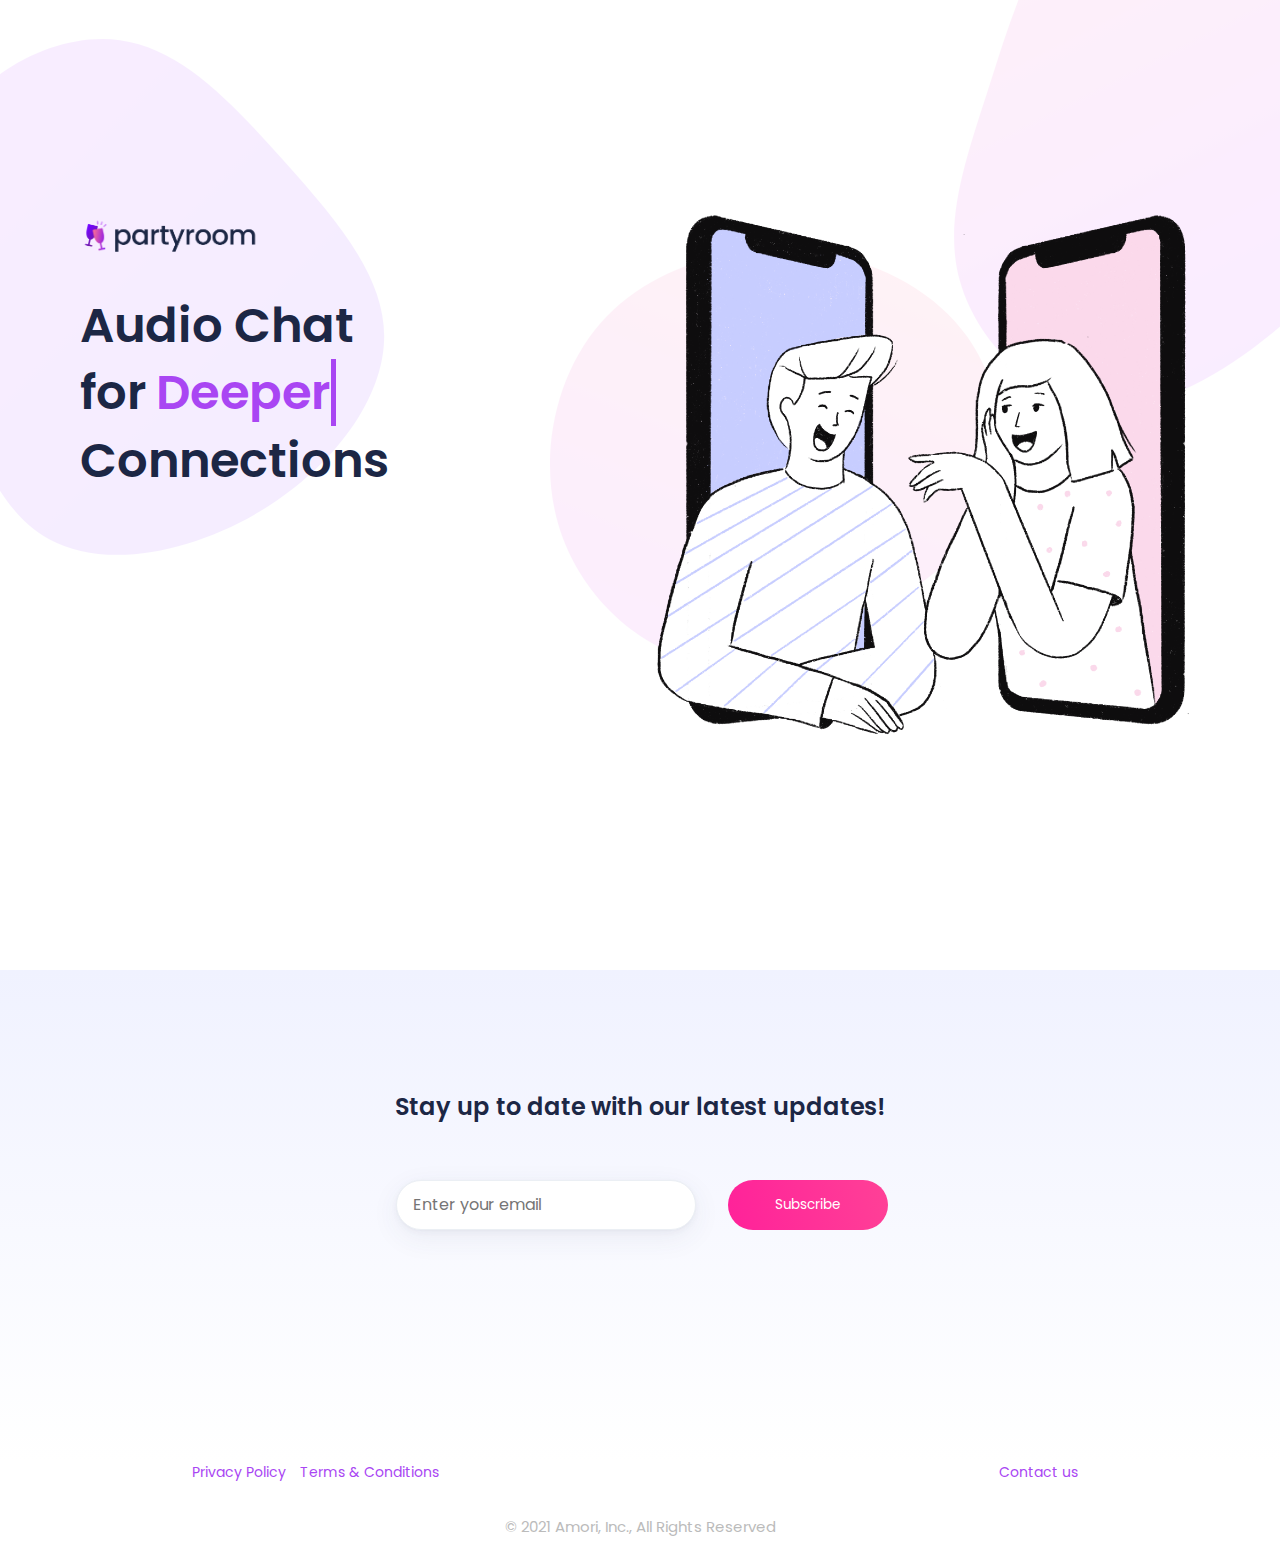
==== commit b63581cf: "more changes" ====
--- a/index.html
+++ b/index.html
@@ -59,14 +59,15 @@
             <div id="header">
 
                 <div>
+                    <br>
                     <img id="logo" src="img/logo2.png">
-                    <h1>Audio Chat <br>for<span class="highlight"></span><br>Connections</h1>
-
+                    <h1>Audio Chat<br>for<span class="highlight"></span><br>Connections</h1>
                 </div>
 
                 <div class="header-img-section">
                     <img class="header-img" src="img/4reveal_noheart.png">
                 </div>
+
 
             </div> <!-- end of header section-->
 
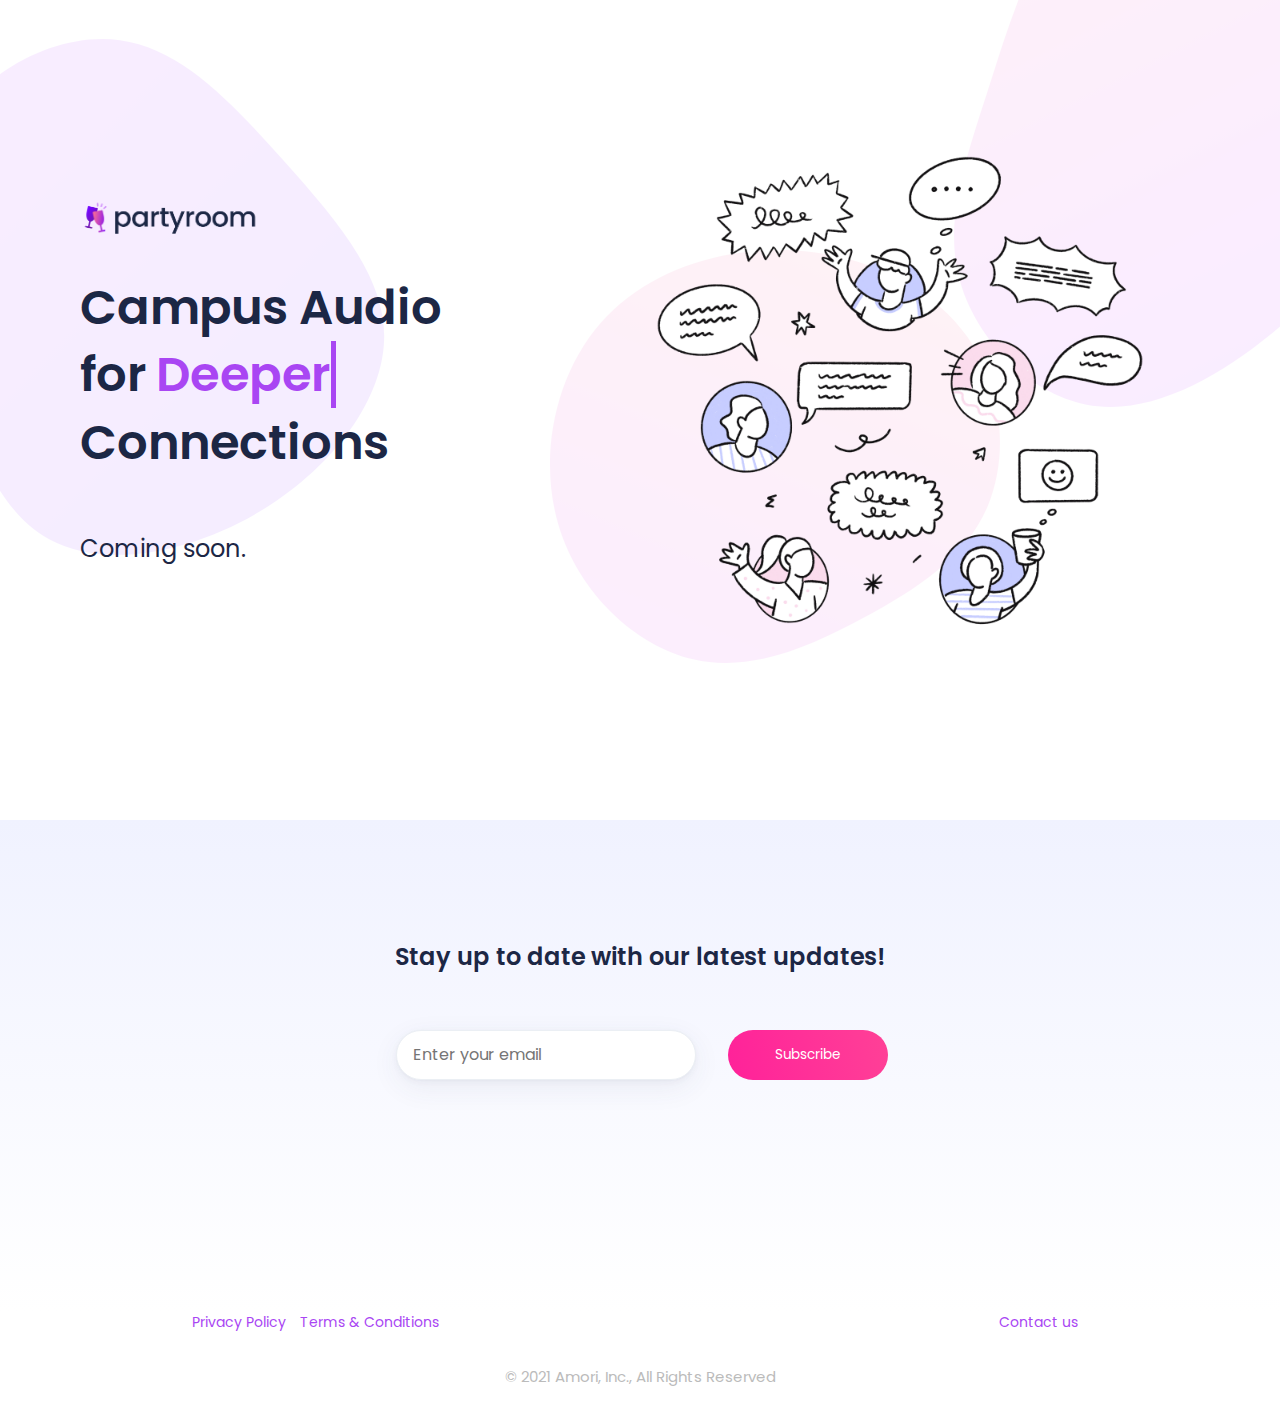
==== commit f5dab320: "updated image and coming soon text" ====
--- a/index.html
+++ b/index.html
@@ -54,18 +54,19 @@
             </div>
         </div>
 
+        
         <div class="main-content">
 
             <div id="header">
 
-                <div>
-                    <br>
+                <div id="header_text">
                     <img id="logo" src="img/logo2.png">
-                    <h1>Audio Chat<br>for<span class="highlight"></span><br>Connections</h1>
+                    <h1>Campus Audio<br>for<span class="highlight"></span><br>Connections</h1>
+                    <h3 id="coming_soon">Coming soon.</h3>
                 </div>
 
                 <div class="header-img-section">
-                    <img class="header-img" src="img/4reveal_noheart.png">
+                    <img class="header-img" src="img/mingle_edited.png">
                 </div>
 
 
--- a/css/style.css
+++ b/css/style.css
@@ -104,12 +104,19 @@
     overflow-x: hidden;
 }
 
+#header_text{
+    padding-top: 100px;
+}
+
+#coming_soon{
+    font-weight: normal;
+}
+
 .main-content {
     margin: 0 auto;
     max-width: 1200px;
     padding: 0 40px;
-    padding-top: 200px;
-    padding-bottom: 100px;
+    padding-top: 100px;
 }
 
 #header {
@@ -125,7 +132,7 @@
 }
 
 .header-img {
-    max-width: 550px;
+    max-width: 600px;
 }
 
 #logo {
@@ -696,7 +703,6 @@
 }
     .main-content {
         padding: 0 24px;
-        padding-top: 200px;
     }
 
     .navbar-light .navbar-nav .nav-link,.navbar-light .navbar-nav .nav-link:hover  {
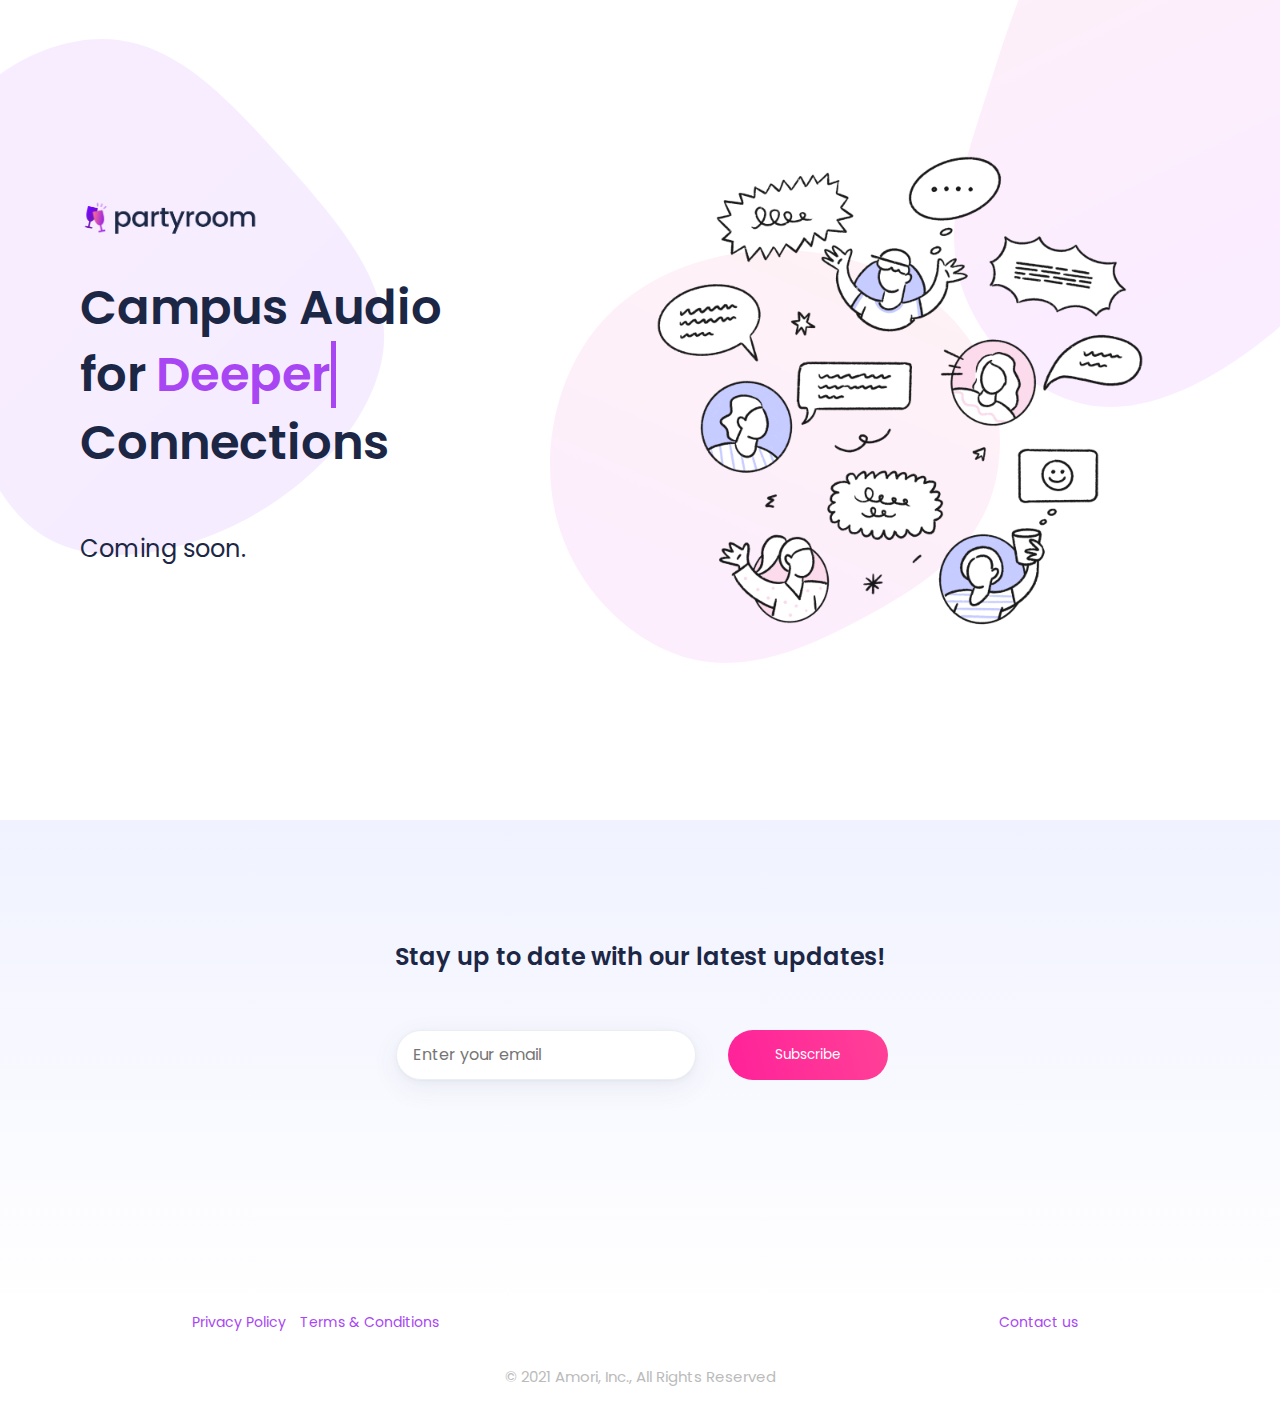
==== commit 5608f7c0: "changed mingle to frances's transparent edit" ====
--- a/index.html
+++ b/index.html
@@ -66,7 +66,7 @@
                 </div>
 
                 <div class="header-img-section">
-                    <img class="header-img" src="img/mingle_edited.png">
+                    <img class="header-img" src="img/mingle_transparent.png">
                 </div>
 
 
